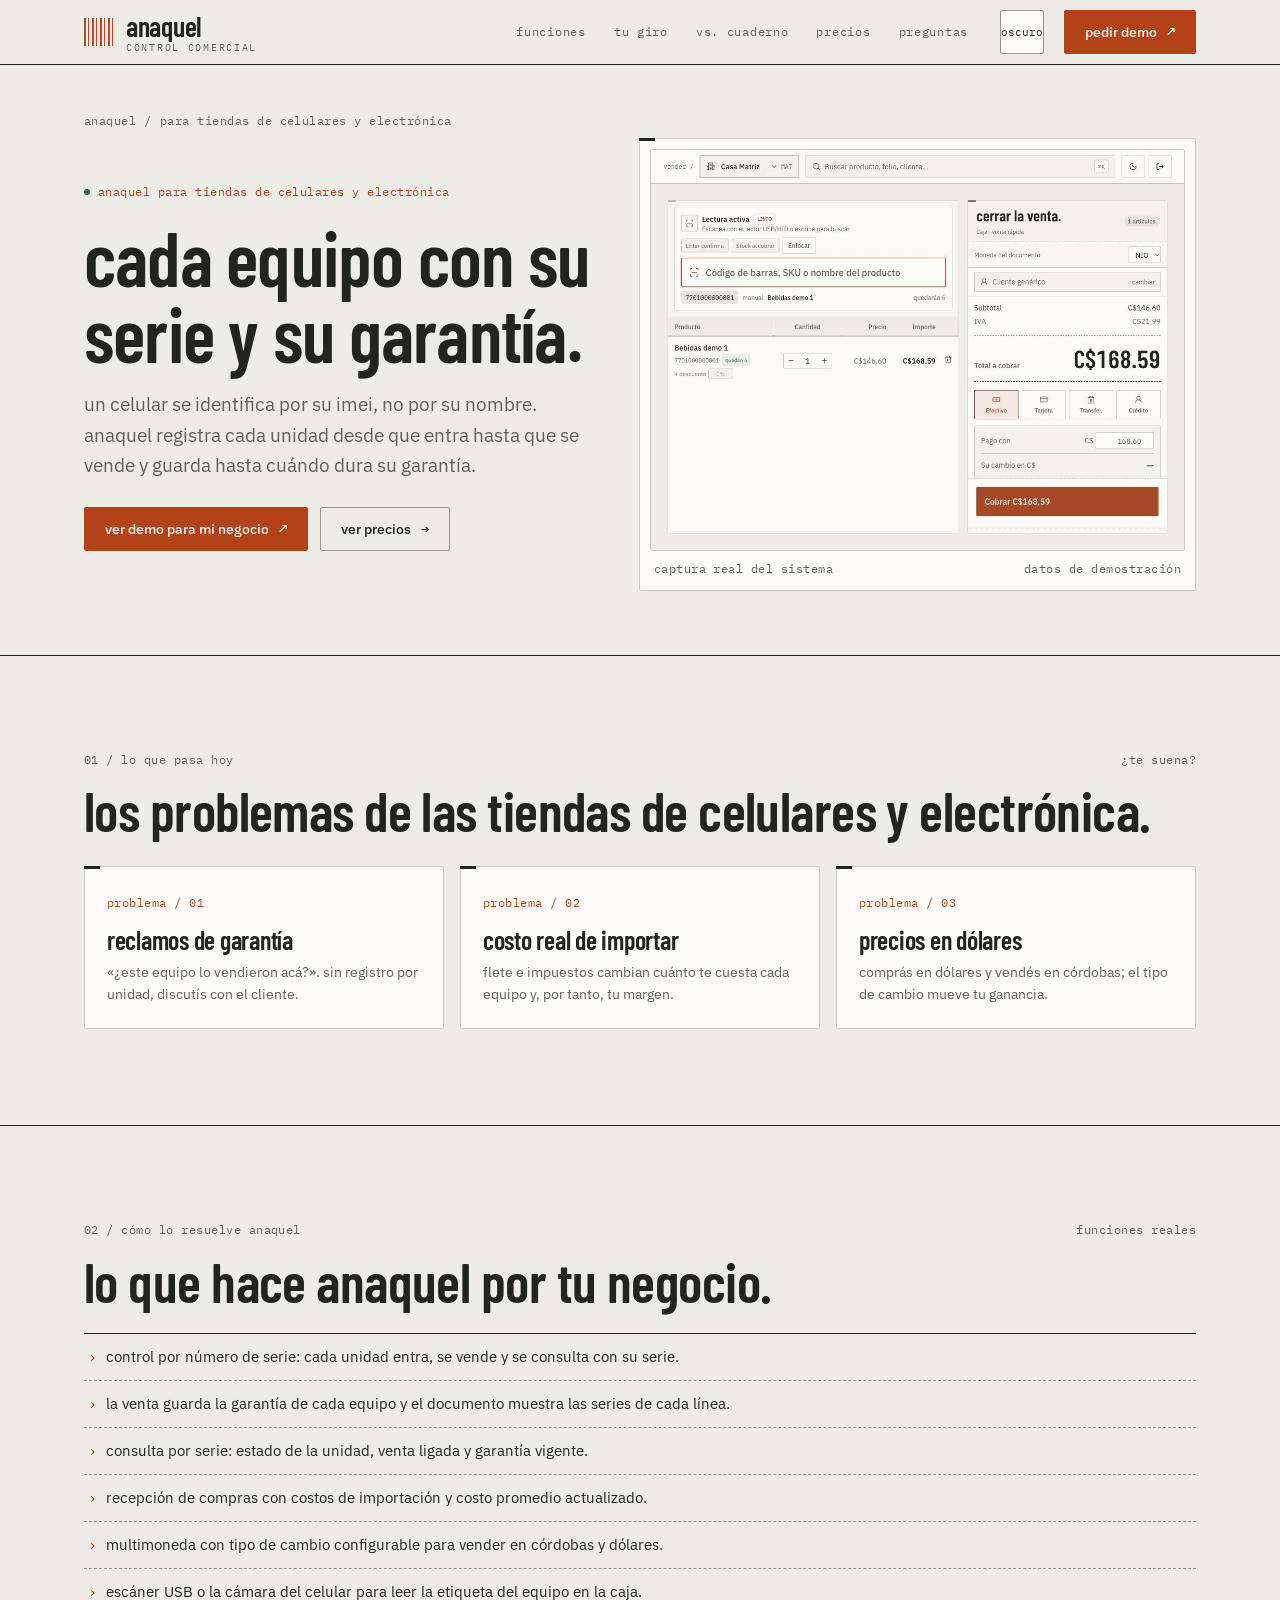
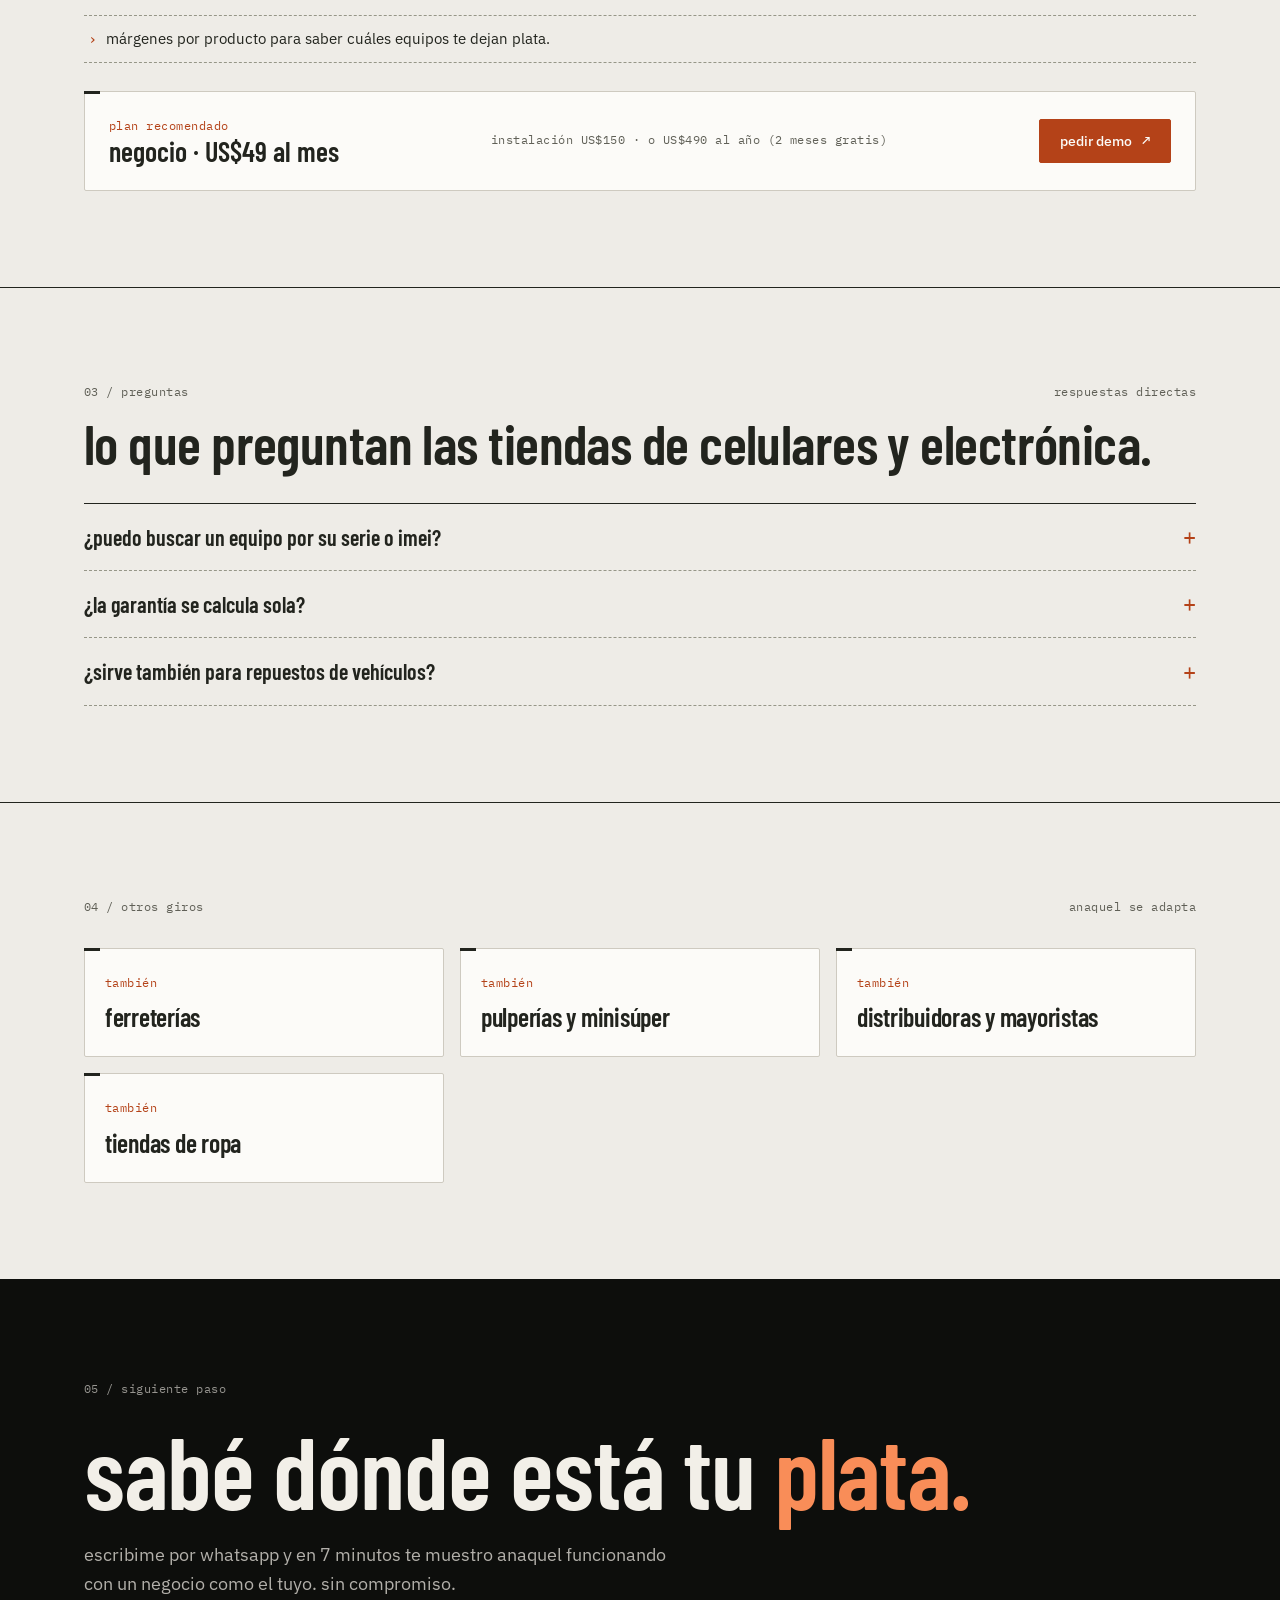
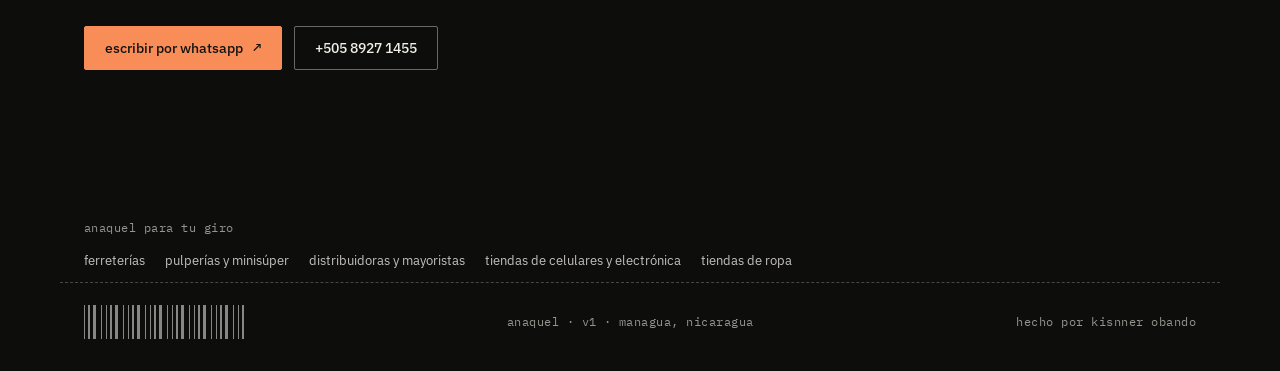
==== celulares-y-electronica/index.html @ d0d6aae4 "Precios nuevos (25/49/89), SEO técnico, páginas por giro, sitemap y robots" ====
<!doctype html>
<html lang="es-NI">
<head>
<meta charset="utf-8">
<meta name="viewport" content="width=device-width,initial-scale=1">
<title>Sistema para tiendas de celulares y electrónica | Anaquel</title>
<meta name="description" content="Control por número de serie (IMEI), garantía por unidad y costos de importación para tiendas de celulares y electrónica en Nicaragua.">
<link rel="canonical" href="https://kisnner26.github.io/anaquel-landing/celulares-y-electronica/">
<meta name="robots" content="index,follow,max-image-preview:large,max-snippet:-1">
<link rel="alternate" hreflang="es-NI" href="https://kisnner26.github.io/anaquel-landing/celulares-y-electronica/">
<link rel="alternate" hreflang="x-default" href="https://kisnner26.github.io/anaquel-landing/celulares-y-electronica/">
<meta name="author" content="Kisnner Obando">
<meta property="og:site_name" content="Anaquel">
<meta property="og:locale" content="es_NI">
<meta property="og:type" content="website">
<meta property="og:url" content="https://kisnner26.github.io/anaquel-landing/celulares-y-electronica/">
<meta property="og:title" content="Sistema para tiendas de celulares y electrónica | Anaquel">
<meta property="og:description" content="Control por número de serie (IMEI), garantía por unidad y costos de importación para tiendas de celulares y electrónica en Nicaragua.">
<meta property="og:image" content="https://kisnner26.github.io/anaquel-landing/assets/og-image.jpg">
<meta property="og:image:width" content="1200">
<meta property="og:image:height" content="630">
<meta property="og:image:alt" content="Tablero de Anaquel con ventas, utilidad, margen y cuentas por cobrar">
<meta name="twitter:card" content="summary_large_image">
<meta name="twitter:title" content="Sistema para tiendas de celulares y electrónica | Anaquel">
<meta name="twitter:description" content="Control por número de serie (IMEI), garantía por unidad y costos de importación para tiendas de celulares y electrónica en Nicaragua.">
<meta name="twitter:image" content="https://kisnner26.github.io/anaquel-landing/assets/og-image.jpg">
<meta name="theme-color" content="#ebe8e1" media="(prefers-color-scheme: light)">
<meta name="theme-color" content="#121311" media="(prefers-color-scheme: dark)">
<link rel="icon" type="image/svg+xml" href="../assets/favicon.svg">
<link rel="preconnect" href="https://fonts.googleapis.com">
<link rel="preconnect" href="https://fonts.gstatic.com" crossorigin>
<link href="https://fonts.googleapis.com/css2?family=Barlow+Condensed:wght@500;600;700&family=IBM+Plex+Mono:wght@400;500&family=IBM+Plex+Sans:wght@400;500;600&display=swap" rel="stylesheet">
<link rel="stylesheet" href="../assets/anaquel.css">
<script type="application/ld+json">{"@context":"https://schema.org","@type":"Organization","@id":"https://kisnner26.github.io/anaquel-landing/#org","name":"Anaquel","url":"https://kisnner26.github.io/anaquel-landing/","logo":"https://kisnner26.github.io/anaquel-landing/assets/favicon.svg","founder":{"@type":"Person","name":"Kisnner Obando"},"areaServed":[{"@type":"City","name":"Managua"},{"@type":"Country","name":"Nicaragua"}],"contactPoint":{"@type":"ContactPoint","telephone":"+505-8927-1455","contactType":"sales","availableLanguage":"es"}}</script>
<script type="application/ld+json">{"@context":"https://schema.org","@type":"BreadcrumbList","itemListElement":[{"@type":"ListItem","position":1,"name":"Anaquel","item":"https://kisnner26.github.io/anaquel-landing/"},{"@type":"ListItem","position":2,"name":"Para tiendas de celulares y electrónica","item":"https://kisnner26.github.io/anaquel-landing/celulares-y-electronica/"}]}</script>
<script type="application/ld+json">{"@context":"https://schema.org","@type":"FAQPage","mainEntity":[{"@type":"Question","name":"¿puedo buscar un equipo por su serie o imei?","acceptedAnswer":{"@type":"Answer","text":"Sí. Hay una pantalla de series y garantías donde consultás cada unidad con su estado, la venta ligada y la garantía."}},{"@type":"Question","name":"¿la garantía se calcula sola?","acceptedAnswer":{"@type":"Answer","text":"La venta guarda hasta cuándo dura la garantía de cada unidad, según los datos que configurás para el producto."}},{"@type":"Question","name":"¿sirve también para repuestos de vehículos?","acceptedAnswer":{"@type":"Answer","text":"Sí. Hay un perfil de vehículos que pide datos como el VIN y el año, y también controla unidades por serie."}}]}</script>
<script type="application/ld+json">{"@context":"https://schema.org","@type":"WebPage","name":"Sistema para tiendas de celulares y electrónica | Anaquel","url":"https://kisnner26.github.io/anaquel-landing/celulares-y-electronica/","inLanguage":"es-NI","isPartOf":{"@id":"https://kisnner26.github.io/anaquel-landing/#app"},"about":{"@id":"https://kisnner26.github.io/anaquel-landing/#app"}}</script>
</head>
<body>
<header class="top">
  <div class="w">
    <a class="brand" href="../" aria-label="anaquel, inicio">
      <span class="barcode" aria-hidden="true"></span>
      <span><b>anaquel</b><small>control comercial</small></span>
    </a>
    <nav class="menu" aria-label="Secciones">
      <a href="../#funciones">funciones</a>
      <a href="../#giros">tu giro</a>
      <a href="../#comparar">vs. cuaderno</a>
      <a href="../#precios">precios</a>
      <a href="../#faq">preguntas</a>
    </nav>
    <button class="theme" type="button" data-theme-toggle aria-pressed="false" aria-label="Cambiar entre tema claro y oscuro">oscuro</button>
    <a class="btn" href="https://wa.me/50589271455?text=Hola%2C%20quiero%20ver%20la%20demo%20de%20Anaquel" target="_blank" rel="noopener">pedir demo <span class="arr" aria-hidden="true">↗</span></a>
  </div>
</header>
<main id="top">
<section class="page-hero">
  <div class="w">
    <nav class="code crumbs" aria-label="Ruta de navegación"><a href="../">anaquel</a><span>/</span><span>para tiendas de celulares y electrónica</span></nav>
    <div class="two">
      <div>
        <span class="code accent"><i></i>anaquel para tiendas de celulares y electrónica</span>
        <h1>cada equipo con su serie y su garantía.</h1>
        <p class="slead">un celular se identifica por su imei, no por su nombre. anaquel registra cada unidad desde que entra hasta que se vende y guarda hasta cuándo dura su garantía.</p>
        <div class="cta">
          <a class="btn" href="https://wa.me/50589271455?text=Hola%2C%20tengo%20una%20tienda%20de%20celulares%20y%20electr%C3%B3nica%20y%20quiero%20ver%20la%20demo%20de%20Anaquel" target="_blank" rel="noopener">ver demo para mi negocio <span class="arr" aria-hidden="true">↗</span></a>
          <a class="btn outline" href="../#precios">ver precios <span class="arr" aria-hidden="true">→</span></a>
        </div>
      </div>
      <figure class="panel shot"><img src="../assets/vender.png" width="1024" height="720" fetchpriority="high" alt="Pantalla de venta de Anaquel con captura por código para una tienda de electrónica"><figcaption><span class="code">captura real del sistema</span><span class="code">datos de demostración</span></figcaption></figure>
    </div>
  </div>
</section>

<section>
  <div class="w">
    <div class="sec-head"><span class="code">01 / lo que pasa hoy</span><span class="code">¿te suena?</span></div>
    <h2 class="stitle">los problemas de las tiendas de celulares y electrónica.</h2>
    <div class="pains3"><div class="panel"><span class="code accent">problema / 01</span><h3>reclamos de garantía</h3><p>«¿este equipo lo vendieron acá?». sin registro por unidad, discutís con el cliente.</p></div><div class="panel"><span class="code accent">problema / 02</span><h3>costo real de importar</h3><p>flete e impuestos cambian cuánto te cuesta cada equipo y, por tanto, tu margen.</p></div><div class="panel"><span class="code accent">problema / 03</span><h3>precios en dólares</h3><p>comprás en dólares y vendés en córdobas; el tipo de cambio mueve tu ganancia.</p></div></div>
  </div>
</section>

<section>
  <div class="w">
    <div class="sec-head"><span class="code">02 / cómo lo resuelve anaquel</span><span class="code">funciones reales</span></div>
    <h2 class="stitle">lo que hace anaquel por tu negocio.</h2>
    <ul class="solves"><li>control por número de serie: cada unidad entra, se vende y se consulta con su serie.</li><li>la venta guarda la garantía de cada equipo y el documento muestra las series de cada línea.</li><li>consulta por serie: estado de la unidad, venta ligada y garantía vigente.</li><li>recepción de compras con costos de importación y costo promedio actualizado.</li><li>multimoneda con tipo de cambio configurable para vender en córdobas y dólares.</li><li>escáner USB o la cámara del celular para leer la etiqueta del equipo en la caja.</li><li>márgenes por producto para saber cuáles equipos te dejan plata.</li></ul>
    <div class="panel rec">
      <div><span class="code accent">plan recomendado</span><br><b>negocio · US$49 al mes</b></div>
      <span class="code">instalación US$150 · o US$490 al año (2 meses gratis)</span>
      <a class="btn" href="https://wa.me/50589271455?text=Hola%2C%20tengo%20una%20tienda%20de%20celulares%20y%20electr%C3%B3nica%20y%20quiero%20ver%20la%20demo%20de%20Anaquel" target="_blank" rel="noopener">pedir demo <span class="arr" aria-hidden="true">↗</span></a>
    </div>
  </div>
</section>

<section>
  <div class="w">
    <div class="sec-head"><span class="code">03 / preguntas</span><span class="code">respuestas directas</span></div>
    <h2 class="stitle">lo que preguntan las tiendas de celulares y electrónica.</h2>
    <div class="faq"><details><summary>¿puedo buscar un equipo por su serie o imei?</summary><p>Sí. Hay una pantalla de series y garantías donde consultás cada unidad con su estado, la venta ligada y la garantía.</p></details><details><summary>¿la garantía se calcula sola?</summary><p>La venta guarda hasta cuándo dura la garantía de cada unidad, según los datos que configurás para el producto.</p></details><details><summary>¿sirve también para repuestos de vehículos?</summary><p>Sí. Hay un perfil de vehículos que pide datos como el VIN y el año, y también controla unidades por serie.</p></details></div>
  </div>
</section>

<section>
  <div class="w">
    <div class="sec-head"><span class="code">04 / otros giros</span><span class="code">anaquel se adapta</span></div>
    <div class="niches"><a class="panel" href="../ferreterias/"><span class="code accent">también</span><h3>ferreterías</h3></a><a class="panel" href="../pulperias/"><span class="code accent">también</span><h3>pulperías y minisúper</h3></a><a class="panel" href="../distribuidoras/"><span class="code accent">también</span><h3>distribuidoras y mayoristas</h3></a><a class="panel" href="../tiendas-de-ropa/"><span class="code accent">también</span><h3>tiendas de ropa</h3></a></div>
  </div>
</section>

<section class="final">
  <div class="w">
    <span class="code">05 / siguiente paso</span>
    <h2>sabé dónde está tu <em>plata.</em></h2>
    <p>escribime por whatsapp y en 7 minutos te muestro anaquel funcionando con un negocio como el tuyo. sin compromiso.</p>
    <div class="cta">
      <a class="btn" href="https://wa.me/50589271455?text=Hola%2C%20tengo%20una%20tienda%20de%20celulares%20y%20electr%C3%B3nica%20y%20quiero%20ver%20la%20demo%20de%20Anaquel" target="_blank" rel="noopener">escribir por whatsapp <span class="arr" aria-hidden="true">↗</span></a>
      <a class="btn outline" href="tel:+50589271455">+505 8927 1455</a>
    </div>
  </div>
</section>
</main>
<footer class="foot">
  <div class="w foot-top">
    <div><span class="code">anaquel para tu giro</span><nav class="foot-links" aria-label="Giros"><a href="../ferreterias/">ferreterías</a><a href="../pulperias/">pulperías y minisúper</a><a href="../distribuidoras/">distribuidoras y mayoristas</a><a href="../celulares-y-electronica/">tiendas de celulares y electrónica</a><a href="../tiendas-de-ropa/">tiendas de ropa</a></nav></div>
  </div>
  <div class="w">
    <span class="barcode light" aria-hidden="true"></span>
    <span class="code">anaquel · v1 · managua, nicaragua</span>
    <span class="code">hecho por kisnner obando</span>
  </div>
</footer>
<script src="../assets/theme.js"></script>
</body>
</html>
---- assets/anaquel.css ----
/* ============================================================
   Tokens — los mismos del producto (frontend/app/globals.css)
   papel cálido, tinta oscura y naranja de señalización
   ============================================================ */
:root{
  --canvas:43 19% 92%;--surface:43 40% 98%;--surface-2:43 21% 94%;
  --foreground:80 9% 13%;--muted:43 16% 89%;--muted-foreground:60 5% 36%;
  --border:43 12% 78%;--border-strong:60 6% 56%;
  --primary:16 76% 40%;--primary-foreground:43 40% 98%;
  --positive:150 46% 29%;--negative:2 67% 42%;--warning:29 82% 31%;--info:200 49% 32%;
  --rail:70 8% 5%;--rail-fg:43 28% 93%;
  --radius:2px;
  --font-display:'Barlow Condensed','Arial Narrow',sans-serif;
  --font-sans:'IBM Plex Sans',system-ui,sans-serif;
  --font-mono:'IBM Plex Mono',ui-monospace,Menlo,monospace;
}
:root.dark{
  --canvas:70 8% 7%;--surface:70 7% 11%;--surface-2:70 6% 14%;
  --foreground:43 28% 93%;--muted:70 6% 18%;--muted-foreground:43 10% 67%;
  --border:70 5% 26%;--border-strong:43 8% 42%;
  --primary:20 93% 66%;--primary-foreground:70 8% 7%;
  --positive:150 43% 64%;--negative:2 78% 71%;--warning:35 82% 65%;--info:200 62% 69%;
}
*{box-sizing:border-box;margin:0;padding:0}
html{color-scheme:light;scroll-behavior:smooth}
html.dark{color-scheme:dark}
body{background:hsl(var(--canvas));color:hsl(var(--foreground));font:400 16px/1.6 var(--font-sans);-webkit-font-smoothing:antialiased;text-rendering:optimizeLegibility;overflow-x:hidden}
a{color:inherit}
img{display:block;max-width:100%;height:auto}
:focus-visible{outline:2px solid hsl(var(--primary));outline-offset:2px}
.w{max-width:1160px;margin:0 auto;padding:0 24px}
.tabular{font-variant-numeric:tabular-nums;font-feature-settings:"tnum"}

/* ---- primitivas del lenguaje ---- */
.code{font:400 12px/1.4 var(--font-mono);color:hsl(var(--muted-foreground));letter-spacing:.04em}
.code.accent{color:hsl(var(--primary))}
.code i{display:inline-block;width:6px;height:6px;border-radius:50%;background:hsl(var(--positive));margin-right:8px;vertical-align:1px}
h1,h2,h3{font-family:var(--font-display);font-weight:600;line-height:1;letter-spacing:-.01em}
.panel{position:relative;border:1px solid hsl(var(--border));background:hsl(var(--surface));border-radius:var(--radius)}
.panel::before{content:"";position:absolute;top:-1px;left:-1px;width:16px;height:3px;background:hsl(var(--foreground));pointer-events:none}
.perf{border:0;border-top:1px dashed hsl(var(--border-strong));margin:0}
.barcode{--bar:hsl(var(--foreground));height:34px;opacity:.82;background-image:repeating-linear-gradient(90deg,var(--bar) 0 1px,transparent 1px 4px,var(--bar) 4px 6px,transparent 6px 9px,var(--bar) 9px 12px,transparent 12px 17px,var(--bar) 17px 18px,transparent 18px 22px)}
.barcode.thin{height:16px}
.barcode.light{--bar:rgb(255 255 255/.5);opacity:1}
.btn{display:inline-flex;align-items:center;gap:10px;min-height:44px;padding:0 20px;border-radius:var(--radius);font:500 14px/1 var(--font-sans);text-decoration:none;border:1px solid hsl(var(--primary));background:hsl(var(--primary));color:hsl(var(--primary-foreground));cursor:pointer;transition:filter .15s}
.btn:hover{filter:brightness(1.08)}
.btn.outline{background:transparent;color:hsl(var(--foreground));border-color:hsl(var(--border-strong))}
.btn.outline:hover{border-color:hsl(var(--foreground));filter:none}
.btn .arr{font-family:var(--font-mono)}
section{padding:96px 0;border-top:1px solid hsl(var(--foreground))}
.sec-head{display:flex;justify-content:space-between;align-items:baseline;gap:16px;margin-bottom:12px}
.stitle{font-size:clamp(36px,5vw,56px);margin:14px 0 14px}
.slead{color:hsl(var(--muted-foreground));max-width:60ch;font-size:17px}
.dashed-top{border-top:1px dashed hsl(var(--border-strong))}

/* ---- barra superior ---- */
header.top{position:sticky;top:0;z-index:30;background:hsl(var(--canvas)/.94);backdrop-filter:blur(8px);border-bottom:1px solid hsl(var(--foreground))}
header.top .w{display:flex;align-items:center;gap:20px;min-height:64px}
.brand{display:flex;align-items:center;gap:12px;text-decoration:none}
.brand .barcode{width:30px;height:28px;opacity:.95;background-image:repeating-linear-gradient(90deg,hsl(var(--primary)) 0 2px,transparent 2px 4px,hsl(var(--primary)) 4px 5px,transparent 5px 8px)}
.brand b{font:600 28px/1 var(--font-display);letter-spacing:-.01em;display:block}
.brand small{display:block;font:400 9.5px/1 var(--font-mono);letter-spacing:.18em;text-transform:uppercase;color:hsl(var(--muted-foreground));margin-top:3px}
nav.menu{display:flex;gap:4px;margin-left:auto}
nav.menu a{font:400 12px/1 var(--font-mono);letter-spacing:.06em;text-decoration:none;padding:10px 12px;color:hsl(var(--muted-foreground));border-radius:var(--radius)}
nav.menu a:hover{color:hsl(var(--foreground));background:hsl(var(--muted))}
.theme{min-height:44px;min-width:44px;display:grid;place-items:center;border:1px solid hsl(var(--border-strong));background:hsl(var(--surface));color:hsl(var(--foreground));border-radius:var(--radius);cursor:pointer;font:400 11px/1 var(--font-mono)}
.theme:hover{border-color:hsl(var(--foreground))}

/* ---- hero ---- */
.hero{border-top:0;padding:64px 0 72px}
.hero-grid{display:grid;grid-template-columns:1fr 1.08fr;gap:56px;align-items:center}
.hero h1{font-size:clamp(46px,6.1vw,80px);margin:18px 0 22px;letter-spacing:-.015em}
.hero h1 em{font-style:normal;color:hsl(var(--primary))}
.hero .slead{font-size:19px;color:hsl(var(--muted-foreground));margin-bottom:28px}
.cta{display:flex;gap:12px;flex-wrap:wrap}
.hero-head{display:flex;align-items:center;gap:14px}
.hero-head .barcode{width:30px;height:38px;opacity:.55}
.shot{padding:10px}
.shot img{border:1px solid hsl(var(--border));border-radius:var(--radius)}
.shot figcaption{padding:10px 4px 2px;display:flex;justify-content:space-between;gap:12px}
.cutline{display:flex;justify-content:space-between;gap:16px;flex-wrap:wrap;padding:12px 0;margin-top:56px;border-top:1px dashed hsl(var(--border-strong));border-bottom:1px dashed hsl(var(--border-strong))}

/* ---- tarjetas de cifras ---- */
.stats{display:grid;grid-template-columns:repeat(3,1fr);gap:16px}
.stat{padding:24px}
.stat .v{font:600 56px/1 var(--font-display);margin:14px 0 6px;font-variant-numeric:tabular-nums}
.stat .d{color:hsl(var(--muted-foreground));font-size:14px}
.stat .barcode{margin-top:18px;height:16px}

/* ---- problema ---- */
.pain{display:grid;grid-template-columns:repeat(4,1fr);gap:16px;margin-top:40px}
.pain .panel{padding:22px}
.pain .n{font:500 12px/1 var(--font-mono);color:hsl(var(--negative))}
.pain h3{font-size:26px;margin:14px 0 8px}
.pain p{font-size:14px;color:hsl(var(--muted-foreground))}

/* ---- funciones ---- */
.feat{display:grid;grid-template-columns:1fr 1.15fr;gap:56px;align-items:center;padding:56px 0;border-top:1px dashed hsl(var(--border-strong))}
.feat:first-of-type{border-top:0;padding-top:40px}
.feat.rev .txt{order:2}
.feat h3{font-size:clamp(32px,4vw,46px);margin:12px 0 14px}
.feat h3 em{font-style:normal;color:hsl(var(--primary))}
.feat p.lead{color:hsl(var(--muted-foreground));margin-bottom:18px;max-width:46ch}
.feat ul{list-style:none;border-top:1px solid hsl(var(--foreground))}
.feat li{position:relative;padding:10px 0 10px 22px;border-bottom:1px dashed hsl(var(--border-strong));font-size:14.5px}
.feat li::before{content:"›";position:absolute;left:4px;top:10px;font-family:var(--font-mono);color:hsl(var(--primary))}
.vis{padding:14px}
.vis .cap{margin-top:10px}

/* mini-interfaces (mismos componentes del producto) */
.kpis{display:grid;grid-template-columns:repeat(3,1fr);gap:10px}
.tile{position:relative;border:1px solid hsl(var(--border));background:hsl(var(--surface));padding:12px 14px;border-radius:var(--radius)}
.tile::before{content:"";position:absolute;top:-1px;left:-1px;width:14px;height:3px;background:hsl(var(--foreground))}
.tile .k{font:400 11px/1 var(--font-sans);color:hsl(var(--muted-foreground));margin-bottom:10px}
.tile .v{font:600 28px/1 var(--font-display);font-variant-numeric:tabular-nums}
.pos{color:hsl(var(--positive))}.neg{color:hsl(var(--negative))}.warn{color:hsl(var(--warning))}.inf{color:hsl(var(--info))}
table.ledger{width:100%;border-collapse:collapse;font-size:13.5px}
table.ledger th{font:500 11px/1 var(--font-mono);letter-spacing:.06em;color:hsl(var(--muted-foreground));text-align:left;padding:10px 8px;border-bottom:1px solid hsl(var(--foreground));text-transform:lowercase}
table.ledger td{padding:11px 8px;border-bottom:1px dashed hsl(var(--border-strong))}
table.ledger tr:nth-child(even) td{background:hsl(var(--surface-2)/.6)}
table.ledger td.r,table.ledger th.r{text-align:right;font-variant-numeric:tabular-nums}
.badge{display:inline-block;font:500 11px/1 var(--font-mono);padding:4px 7px;border-radius:var(--radius);border:1px solid currentColor}
.aging{display:grid;grid-template-columns:repeat(4,1fr);gap:8px;margin-bottom:12px}
.aging .tile{padding:10px}
.aging .tile .v{font-size:22px}
.fl{display:grid;gap:0}
.fl .st{display:flex;gap:14px;align-items:flex-start;padding:13px 4px;border-bottom:1px dashed hsl(var(--border-strong));font-size:14px}
.fl .st b{font:500 12px/1.6 var(--font-mono);color:hsl(var(--primary));flex:none}
.cash3{display:grid;grid-template-columns:repeat(3,1fr);gap:10px;margin-bottom:14px}

/* ---- más ---- */
.more{display:grid;grid-template-columns:repeat(3,1fr);gap:16px;margin-top:40px}
.more .panel{padding:22px}
.more h4{font:600 24px/1.05 var(--font-display);margin:12px 0 8px}
.more p{font-size:14px;color:hsl(var(--muted-foreground))}

/* ---- claro/oscuro/móvil ---- */
.modes{display:grid;grid-template-columns:1fr 1fr 220px;gap:20px;align-items:start;margin-top:40px}
.modes .panel{padding:10px}

/* ---- comparación ---- */
.cmp{margin-top:36px;overflow-x:auto}
.cmp table{min-width:680px}
.cmp td:nth-child(4),.cmp th:nth-child(4){background:hsl(var(--primary)/.08)}
.cmp td:nth-child(4){font-weight:500}
.cmp th:nth-child(4){color:hsl(var(--primary))}
.cmp td:not(:first-child):not(:nth-child(4)){color:hsl(var(--muted-foreground))}

/* ---- pasos ---- */
.steps{display:grid;grid-template-columns:repeat(4,1fr);gap:16px;margin-top:36px}
.steps .panel{padding:22px}
.steps b{font:600 56px/1 var(--font-display);color:hsl(var(--primary))}
.steps h4{font:600 24px/1.05 var(--font-display);margin:10px 0 8px}
.steps p{font-size:14px;color:hsl(var(--muted-foreground))}

/* ---- precios: comprobantes ---- */
.plans{display:grid;grid-template-columns:repeat(3,1fr);gap:24px;margin-top:40px;align-items:start}
.receipt{--tooth:11px;position:relative;background:hsl(var(--surface));border:1px solid hsl(var(--border));padding:26px 24px calc(30px + var(--tooth));
  -webkit-mask:linear-gradient(#000 0 0) top/100% calc(100% - var(--tooth)) no-repeat,linear-gradient(45deg,#000 49%,transparent 51%) bottom left/var(--tooth) var(--tooth) repeat-x,linear-gradient(-45deg,#000 49%,transparent 51%) bottom left/var(--tooth) var(--tooth) repeat-x;
  mask:linear-gradient(#000 0 0) top/100% calc(100% - var(--tooth)) no-repeat,linear-gradient(45deg,#000 49%,transparent 51%) bottom left/var(--tooth) var(--tooth) repeat-x,linear-gradient(-45deg,#000 49%,transparent 51%) bottom left/var(--tooth) var(--tooth) repeat-x}
.plans-wrap{filter:drop-shadow(0 14px 22px hsl(28 45% 4%/.18))}
.receipt.hot{border-color:hsl(var(--primary));border-width:2px}
.receipt h3{font-size:34px;margin:10px 0 4px}
.receipt .price{font:600 72px/1 var(--font-display);margin:18px 0 4px;font-variant-numeric:tabular-nums}
.receipt .price small{font:400 12px/1 var(--font-mono);color:hsl(var(--muted-foreground));letter-spacing:.04em}
.receipt ul{list-style:none;margin:18px 0 22px;border-top:1px dashed hsl(var(--border-strong))}
.receipt li{display:flex;justify-content:space-between;gap:12px;padding:9px 0;border-bottom:1px dashed hsl(var(--border-strong));font-size:14px}
.receipt li span:last-child{font-family:var(--font-mono);color:hsl(var(--positive));font-size:12px}
.receipt .btn{width:100%;justify-content:center}
.tag{position:absolute;top:12px;right:14px}
.setup{margin-top:28px;padding:20px 24px;display:flex;justify-content:space-between;gap:20px;flex-wrap:wrap;align-items:center}
.setup b{font:600 30px/1 var(--font-display)}
.setup span{color:hsl(var(--muted-foreground));font-size:14.5px;max-width:640px}

/* ---- faq ---- */
.faq{margin-top:32px;border-top:1px solid hsl(var(--foreground))}
details{border-bottom:1px dashed hsl(var(--border-strong));padding:20px 0}
summary{list-style:none;cursor:pointer;font:600 22px/1.2 var(--font-display);display:flex;justify-content:space-between;gap:20px;align-items:center}
summary::-webkit-details-marker{display:none}
summary::after{content:"+";font:400 22px/1 var(--font-mono);color:hsl(var(--primary))}
details[open] summary::after{content:"–"}
details p{margin-top:12px;color:hsl(var(--muted-foreground));max-width:70ch;font-size:15.5px}

/* ---- cierre ---- */
.final{background:hsl(var(--rail));color:hsl(var(--rail-fg));border-top:0;padding:96px 0}
.final .code{color:hsl(var(--rail-fg)/.6)}
.final h2{font-size:clamp(48px,8vw,104px);margin:18px 0 20px}
.final h2 em{font-style:normal;color:hsl(20 93% 66%)}
.final p{color:hsl(var(--rail-fg)/.72);max-width:54ch;font-size:18px;margin-bottom:28px}
.final .btn{background:hsl(20 93% 66%);border-color:hsl(20 93% 66%);color:hsl(70 8% 7%)}
.final .btn.outline{background:transparent;color:hsl(var(--rail-fg));border-color:hsl(var(--rail-fg)/.4)}
footer.foot{background:hsl(var(--rail));color:hsl(var(--rail-fg));padding:0 0 32px}
footer.foot .w{border-top:1px dashed hsl(var(--rail-fg)/.25);padding-top:22px;display:flex;justify-content:space-between;gap:16px;flex-wrap:wrap;align-items:center}
footer.foot .barcode{width:160px}
footer.foot .code{color:hsl(var(--rail-fg)/.6)}

/* ---- responsive ---- */
@media (max-width:960px){
  nav.menu{display:none}
  .theme{margin-left:auto}
  .hero{padding:40px 0 56px}
  .hero-grid,.feat{grid-template-columns:1fr;gap:32px}
  .feat.rev .txt{order:0}
  .stats,.more,.plans{grid-template-columns:1fr}
  .pain,.steps{grid-template-columns:1fr 1fr}
  .modes{grid-template-columns:1fr 1fr}.modes .mobile{grid-column:1/-1;max-width:260px}
  section{padding:68px 0}
  .plans{gap:32px}
}
@media (max-width:560px){
  .w{padding:0 16px}
  .pain,.steps,.modes{grid-template-columns:1fr}
  .kpis{grid-template-columns:1fr 1fr}
  .aging{grid-template-columns:1fr 1fr}
  .cash3{grid-template-columns:1fr}
  header.top .w{gap:12px}
  .brand small{display:none}
}
@media (prefers-reduced-motion:reduce){html{scroll-behavior:auto}*{transition:none!important}}

/* ---- SEO / páginas por giro ---- */
.crumbs{display:flex;gap:8px;flex-wrap:wrap;margin-bottom:8px}
.crumbs a{color:hsl(var(--muted-foreground));text-decoration:none}
.crumbs a:hover{color:hsl(var(--foreground));text-decoration:underline}
.page-hero{border-top:0;padding:48px 0 64px}
.page-hero h1{font-size:clamp(44px,6vw,76px);margin:16px 0 18px;max-width:20ch}
.page-hero .slead{font-size:19px;margin-bottom:26px}
.two{display:grid;grid-template-columns:1fr 1.1fr;gap:48px;align-items:center}
.pains3{display:grid;grid-template-columns:repeat(3,1fr);gap:16px;margin-top:28px}
.pains3 .panel{padding:22px}
.pains3 h3{font-size:26px;margin:12px 0 8px}
.pains3 p{font-size:14px;color:hsl(var(--muted-foreground))}
.solves{list-style:none;border-top:1px solid hsl(var(--foreground));margin-top:24px}
.solves li{position:relative;padding:11px 0 11px 22px;border-bottom:1px dashed hsl(var(--border-strong));font-size:15px}
.solves li::before{content:"›";position:absolute;left:4px;top:11px;font-family:var(--font-mono);color:hsl(var(--primary))}
.rec{margin-top:28px;padding:20px 24px;display:flex;justify-content:space-between;gap:16px;flex-wrap:wrap;align-items:center}
.rec b{font:600 28px/1 var(--font-display)}
.niches{display:grid;grid-template-columns:repeat(3,1fr);gap:16px;margin-top:32px}
.niches a{display:block;padding:20px;text-decoration:none}
.niches a:hover{border-color:hsl(var(--foreground))}
.niches h3{font-size:26px;margin:10px 0 6px}
.niches p{font-size:14px;color:hsl(var(--muted-foreground))}
.tagp{display:inline-block;font:500 11px/1 var(--font-mono);padding:4px 7px;border:1px solid hsl(var(--border-strong));border-radius:var(--radius);color:hsl(var(--muted-foreground));margin-bottom:10px}
.annual{display:block;margin-top:2px}
.foot-top{border-top:0!important;padding-top:48px!important;padding-bottom:12px}
.foot-links{display:flex;flex-wrap:wrap;gap:8px 20px;margin-top:12px}
.foot-links a{font:400 13px/1.4 var(--font-sans);color:hsl(var(--rail-fg)/.8);text-decoration:none}
.foot-links a:hover{color:hsl(var(--rail-fg));text-decoration:underline}
@media (max-width:960px){.two{grid-template-columns:1fr;gap:28px}.pains3,.niches{grid-template-columns:1fr}}
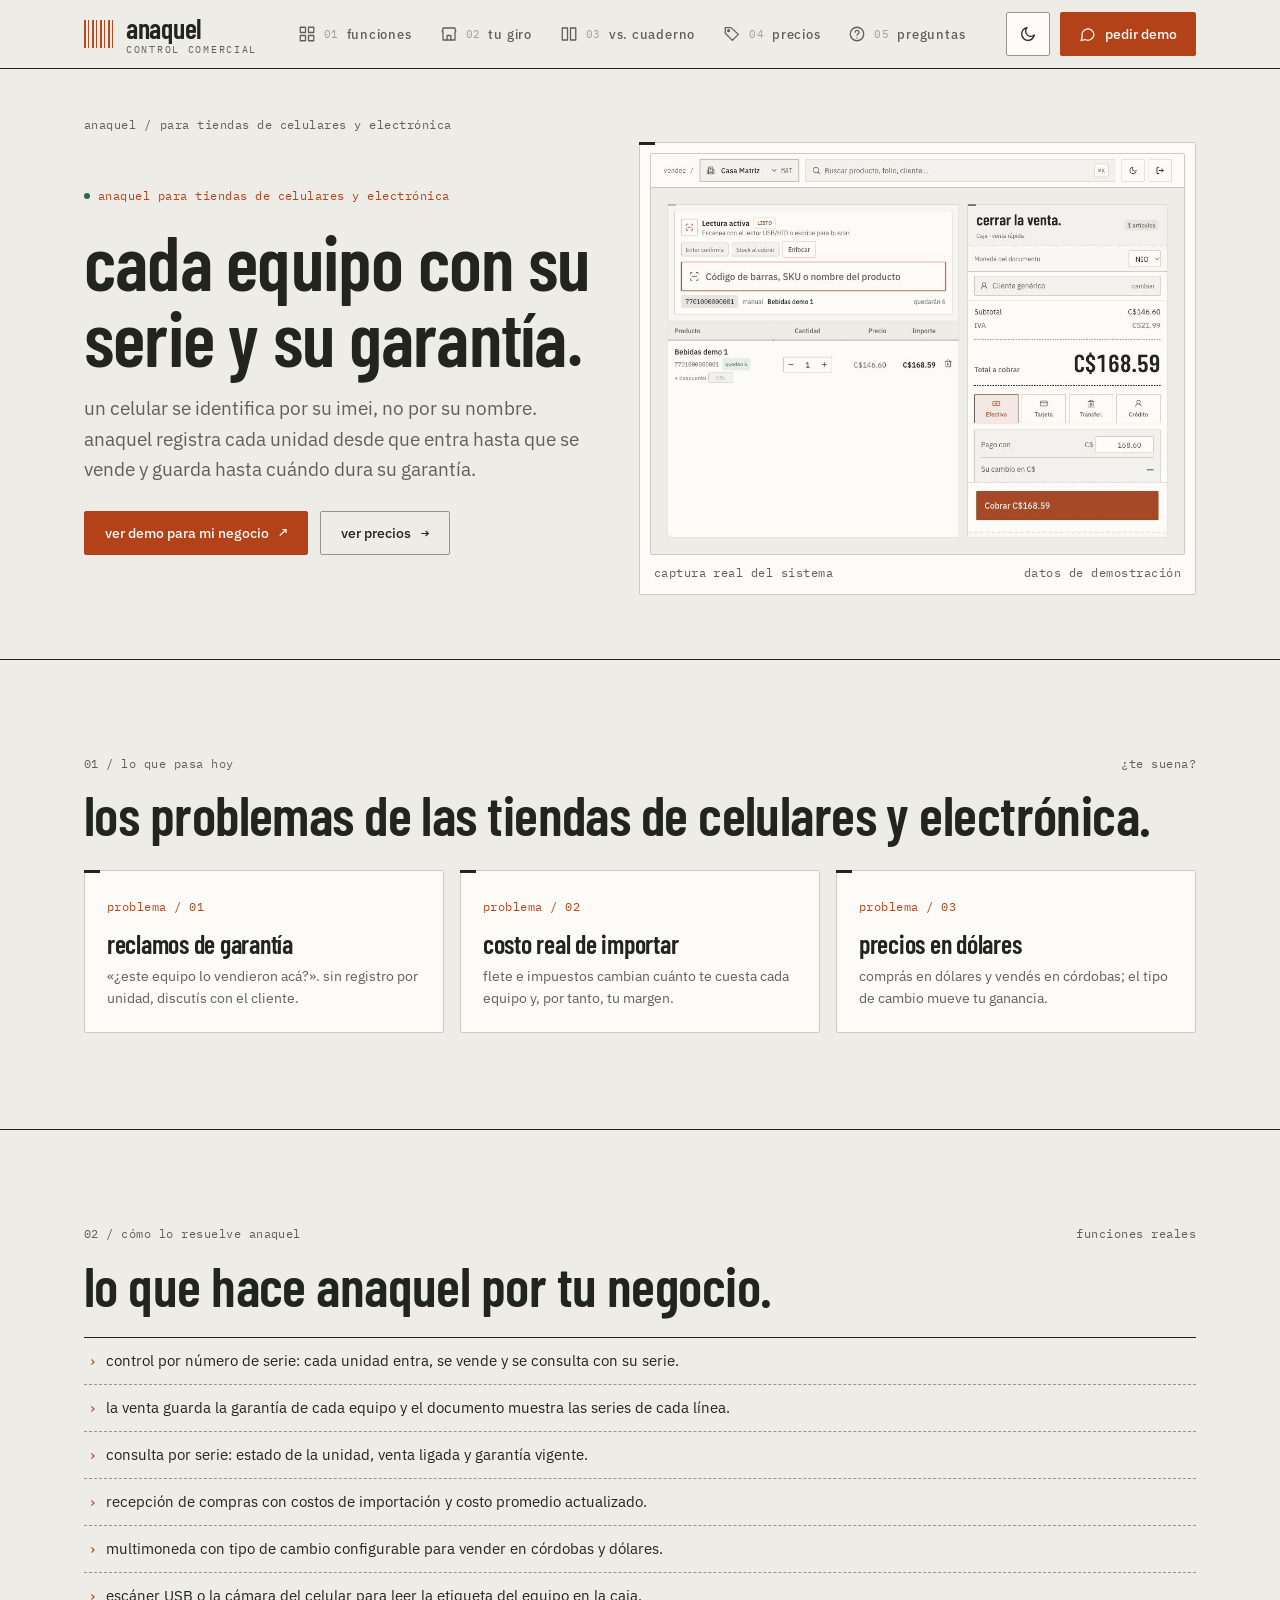
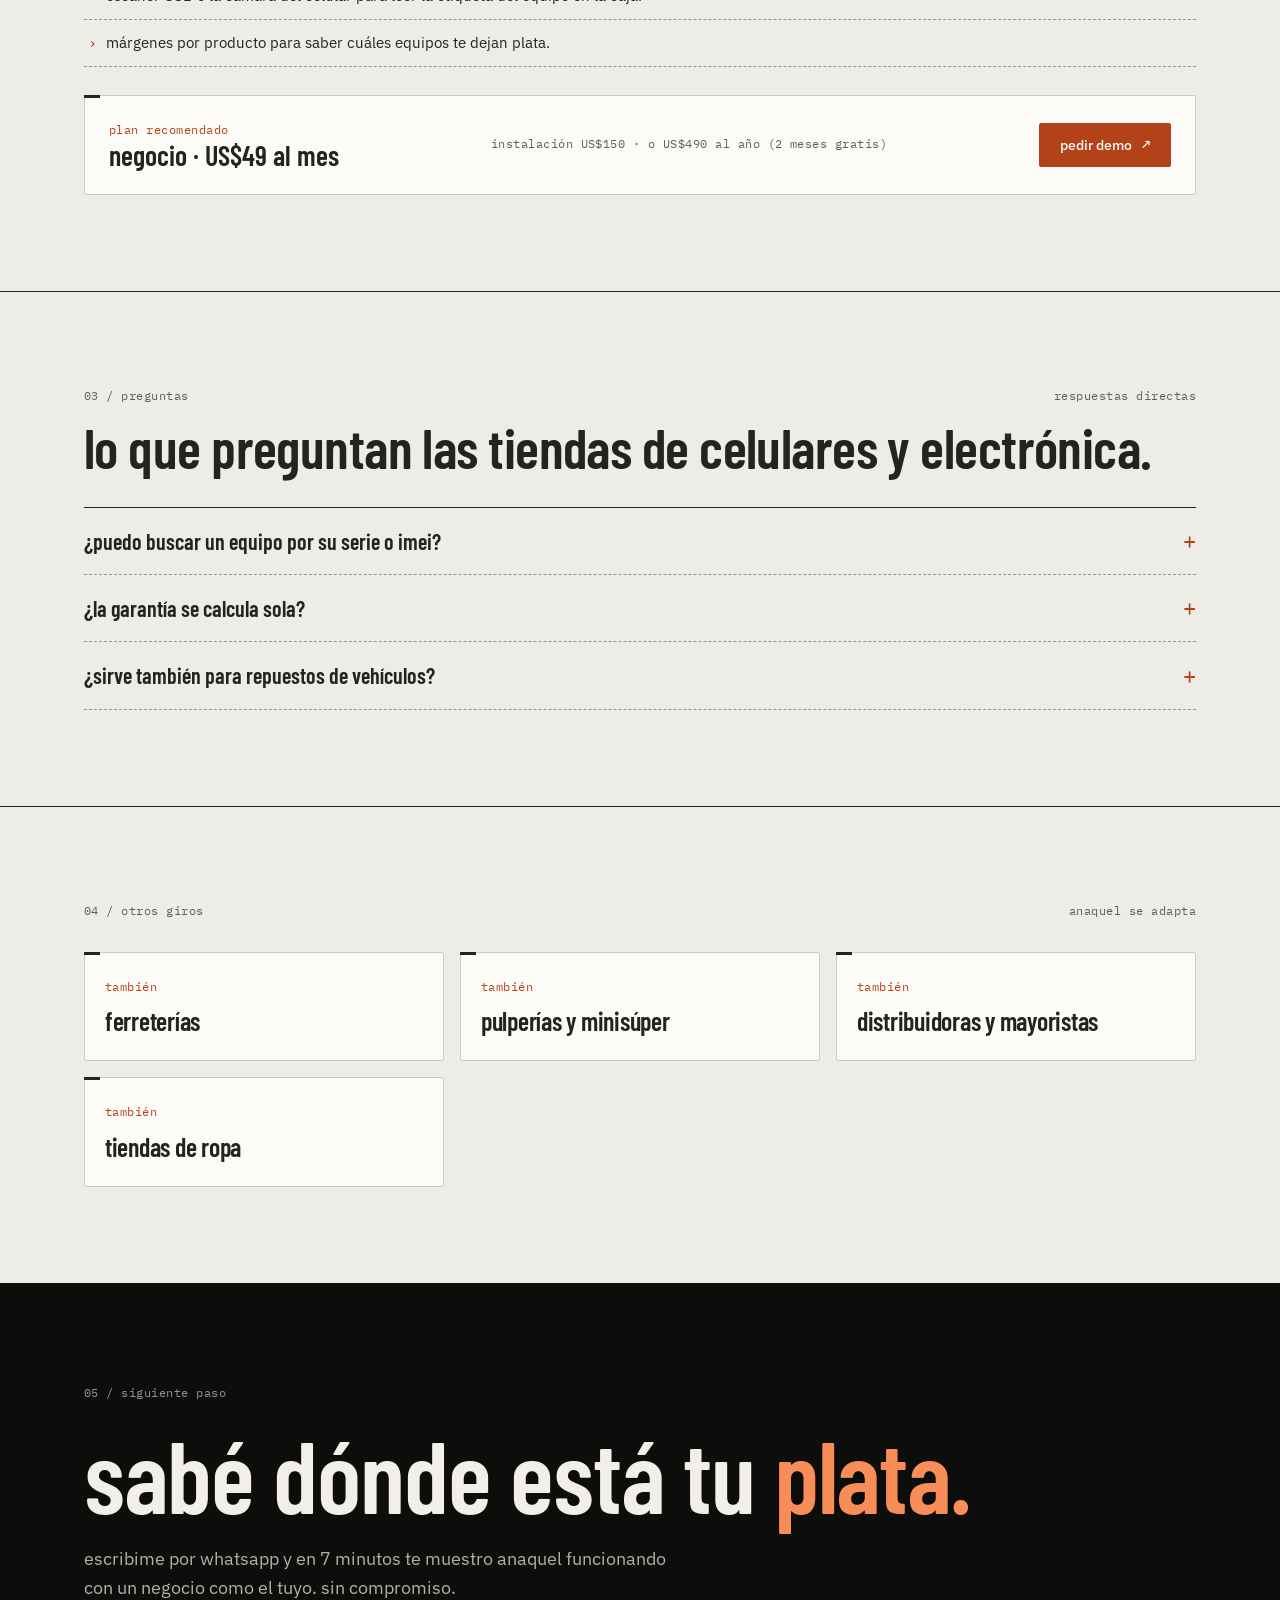
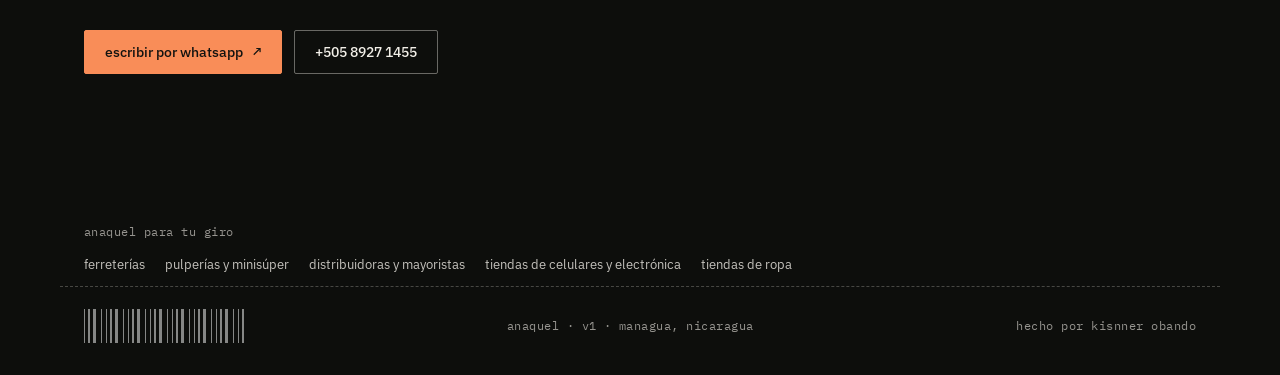
==== commit 2cd1d6f2: "Navegación v2: iconos SVG, sección activa, botón de tema con icono y menú móvil" ====
--- a/celulares-y-electronica/index.html
+++ b/celulares-y-electronica/index.html
@@ -30,28 +30,34 @@
 <link rel="preconnect" href="https://fonts.googleapis.com">
 <link rel="preconnect" href="https://fonts.gstatic.com" crossorigin>
 <link href="https://fonts.googleapis.com/css2?family=Barlow+Condensed:wght@500;600;700&family=IBM+Plex+Mono:wght@400;500&family=IBM+Plex+Sans:wght@400;500;600&display=swap" rel="stylesheet">
-<link rel="stylesheet" href="../assets/anaquel.css">
+<link rel="stylesheet" href="../assets/anaquel.css?v=d3d92a80">
 <script type="application/ld+json">{"@context":"https://schema.org","@type":"Organization","@id":"https://kisnner26.github.io/anaquel-landing/#org","name":"Anaquel","url":"https://kisnner26.github.io/anaquel-landing/","logo":"https://kisnner26.github.io/anaquel-landing/assets/favicon.svg","founder":{"@type":"Person","name":"Kisnner Obando"},"areaServed":[{"@type":"City","name":"Managua"},{"@type":"Country","name":"Nicaragua"}],"contactPoint":{"@type":"ContactPoint","telephone":"+505-8927-1455","contactType":"sales","availableLanguage":"es"}}</script>
 <script type="application/ld+json">{"@context":"https://schema.org","@type":"BreadcrumbList","itemListElement":[{"@type":"ListItem","position":1,"name":"Anaquel","item":"https://kisnner26.github.io/anaquel-landing/"},{"@type":"ListItem","position":2,"name":"Para tiendas de celulares y electrónica","item":"https://kisnner26.github.io/anaquel-landing/celulares-y-electronica/"}]}</script>
 <script type="application/ld+json">{"@context":"https://schema.org","@type":"FAQPage","mainEntity":[{"@type":"Question","name":"¿puedo buscar un equipo por su serie o imei?","acceptedAnswer":{"@type":"Answer","text":"Sí. Hay una pantalla de series y garantías donde consultás cada unidad con su estado, la venta ligada y la garantía."}},{"@type":"Question","name":"¿la garantía se calcula sola?","acceptedAnswer":{"@type":"Answer","text":"La venta guarda hasta cuándo dura la garantía de cada unidad, según los datos que configurás para el producto."}},{"@type":"Question","name":"¿sirve también para repuestos de vehículos?","acceptedAnswer":{"@type":"Answer","text":"Sí. Hay un perfil de vehículos que pide datos como el VIN y el año, y también controla unidades por serie."}}]}</script>
 <script type="application/ld+json">{"@context":"https://schema.org","@type":"WebPage","name":"Sistema para tiendas de celulares y electrónica | Anaquel","url":"https://kisnner26.github.io/anaquel-landing/celulares-y-electronica/","inLanguage":"es-NI","isPartOf":{"@id":"https://kisnner26.github.io/anaquel-landing/#app"},"about":{"@id":"https://kisnner26.github.io/anaquel-landing/#app"}}</script>
 </head>
 <body>
-<header class="top">
-  <div class="w">
+<a class="skip" href="#top">saltar al contenido</a>
+<header class="top" data-nav>
+  <div class="w bar">
     <a class="brand" href="../" aria-label="anaquel, inicio">
       <span class="barcode" aria-hidden="true"></span>
       <span><b>anaquel</b><small>control comercial</small></span>
     </a>
-    <nav class="menu" aria-label="Secciones">
-      <a href="../#funciones">funciones</a>
-      <a href="../#giros">tu giro</a>
-      <a href="../#comparar">vs. cuaderno</a>
-      <a href="../#precios">precios</a>
-      <a href="../#faq">preguntas</a>
-    </nav>
-    <button class="theme" type="button" data-theme-toggle aria-pressed="false" aria-label="Cambiar entre tema claro y oscuro">oscuro</button>
-    <a class="btn" href="https://wa.me/50589271455?text=Hola%2C%20quiero%20ver%20la%20demo%20de%20Anaquel" target="_blank" rel="noopener">pedir demo <span class="arr" aria-hidden="true">↗</span></a>
+    <nav class="menu" aria-label="Secciones"><a href="../#funciones" data-sec="funciones"><svg class="ic" width="18" height="18" viewBox="0 0 24 24" fill="none" stroke="currentColor" stroke-width="1.75" stroke-linecap="round" stroke-linejoin="round" aria-hidden="true" focusable="false"><rect x="3" y="3" width="7" height="7"/><rect x="14" y="3" width="7" height="7"/><rect x="3" y="14" width="7" height="7"/><rect x="14" y="14" width="7" height="7"/></svg><span class="n">01</span><span class="t">funciones</span></a><a href="../#giros" data-sec="giros"><svg class="ic" width="18" height="18" viewBox="0 0 24 24" fill="none" stroke="currentColor" stroke-width="1.75" stroke-linecap="round" stroke-linejoin="round" aria-hidden="true" focusable="false"><path d="M3 9l1.2-5h15.6L21 9"/><path d="M4 9v11h16V9"/><path d="M9.5 20v-6h5v6"/></svg><span class="n">02</span><span class="t">tu giro</span></a><a href="../#comparar" data-sec="comparar"><svg class="ic" width="18" height="18" viewBox="0 0 24 24" fill="none" stroke="currentColor" stroke-width="1.75" stroke-linecap="round" stroke-linejoin="round" aria-hidden="true" focusable="false"><rect x="3" y="4" width="7" height="16"/><rect x="14" y="4" width="7" height="16"/></svg><span class="n">03</span><span class="t">vs. cuaderno</span></a><a href="../#precios" data-sec="precios"><svg class="ic" width="18" height="18" viewBox="0 0 24 24" fill="none" stroke="currentColor" stroke-width="1.75" stroke-linecap="round" stroke-linejoin="round" aria-hidden="true" focusable="false"><path d="M20.5 12.5l-8 8-9.5-9.5V3.5h7.5z"/><circle cx="7.5" cy="7.5" r="1.2"/></svg><span class="n">04</span><span class="t">precios</span></a><a href="../#faq" data-sec="faq"><svg class="ic" width="18" height="18" viewBox="0 0 24 24" fill="none" stroke="currentColor" stroke-width="1.75" stroke-linecap="round" stroke-linejoin="round" aria-hidden="true" focusable="false"><circle cx="12" cy="12" r="9"/><path d="M9.6 9.4a2.5 2.5 0 015 .6c0 1.8-2.6 2-2.6 3.6"/><path d="M12 17.2h.01"/></svg><span class="n">05</span><span class="t">preguntas</span></a></nav>
+    <div class="actions">
+      <button class="theme" type="button" data-theme-toggle aria-pressed="false" aria-label="Cambiar entre tema claro y oscuro" title="Cambiar tema"><svg class="i-moon" width="18" height="18" viewBox="0 0 24 24" fill="none" stroke="currentColor" stroke-width="1.75" stroke-linecap="round" stroke-linejoin="round" aria-hidden="true" focusable="false"><path d="M20.5 13.2A8.5 8.5 0 1110.8 3.5a6.8 6.8 0 009.7 9.7z"/></svg><svg class="i-sun" width="18" height="18" viewBox="0 0 24 24" fill="none" stroke="currentColor" stroke-width="1.75" stroke-linecap="round" stroke-linejoin="round" aria-hidden="true" focusable="false"><circle cx="12" cy="12" r="4"/><path d="M12 2.5v2M12 19.5v2M4.6 4.6l1.4 1.4M18 18l1.4 1.4M2.5 12h2M19.5 12h2M4.6 19.4L6 18M18 6l1.4-1.4"/></svg></button>
+      <a class="btn cta" href="https://wa.me/50589271455?text=Hola%2C%20quiero%20ver%20la%20demo%20de%20Anaquel" target="_blank" rel="noopener"><svg class="ic" width="17" height="17" viewBox="0 0 24 24" fill="none" stroke="currentColor" stroke-width="1.75" stroke-linecap="round" stroke-linejoin="round" aria-hidden="true" focusable="false"><path d="M21 11.5a8.5 8.5 0 01-12.4 7.6L3 20.5l1.5-5.2A8.5 8.5 0 1121 11.5z"/></svg><span>pedir demo</span></a>
+      <button class="burger" type="button" aria-expanded="false" aria-controls="mobile-menu" aria-label="Abrir menú" data-burger><svg class="i-open" width="22" height="22" viewBox="0 0 24 24" fill="none" stroke="currentColor" stroke-width="1.75" stroke-linecap="round" stroke-linejoin="round" aria-hidden="true" focusable="false"><path d="M4 7h16M4 12h16M4 17h16"/></svg><svg class="i-close" width="22" height="22" viewBox="0 0 24 24" fill="none" stroke="currentColor" stroke-width="1.75" stroke-linecap="round" stroke-linejoin="round" aria-hidden="true" focusable="false"><path d="M6 6l12 12M18 6L6 18"/></svg></button>
+    </div>
+  </div>
+  <div class="drawer" id="mobile-menu" hidden>
+    <div class="w">
+      <span class="code">navegación</span>
+      <nav aria-label="Secciones (móvil)"><a href="../#funciones" data-sec="funciones"><svg class="ic" width="22" height="22" viewBox="0 0 24 24" fill="none" stroke="currentColor" stroke-width="1.75" stroke-linecap="round" stroke-linejoin="round" aria-hidden="true" focusable="false"><rect x="3" y="3" width="7" height="7"/><rect x="14" y="3" width="7" height="7"/><rect x="3" y="14" width="7" height="7"/><rect x="14" y="14" width="7" height="7"/></svg><span class="t">funciones</span><span class="n">01</span></a><a href="../#giros" data-sec="giros"><svg class="ic" width="22" height="22" viewBox="0 0 24 24" fill="none" stroke="currentColor" stroke-width="1.75" stroke-linecap="round" stroke-linejoin="round" aria-hidden="true" focusable="false"><path d="M3 9l1.2-5h15.6L21 9"/><path d="M4 9v11h16V9"/><path d="M9.5 20v-6h5v6"/></svg><span class="t">tu giro</span><span class="n">02</span></a><a href="../#comparar" data-sec="comparar"><svg class="ic" width="22" height="22" viewBox="0 0 24 24" fill="none" stroke="currentColor" stroke-width="1.75" stroke-linecap="round" stroke-linejoin="round" aria-hidden="true" focusable="false"><rect x="3" y="4" width="7" height="16"/><rect x="14" y="4" width="7" height="16"/></svg><span class="t">vs. cuaderno</span><span class="n">03</span></a><a href="../#precios" data-sec="precios"><svg class="ic" width="22" height="22" viewBox="0 0 24 24" fill="none" stroke="currentColor" stroke-width="1.75" stroke-linecap="round" stroke-linejoin="round" aria-hidden="true" focusable="false"><path d="M20.5 12.5l-8 8-9.5-9.5V3.5h7.5z"/><circle cx="7.5" cy="7.5" r="1.2"/></svg><span class="t">precios</span><span class="n">04</span></a><a href="../#faq" data-sec="faq"><svg class="ic" width="22" height="22" viewBox="0 0 24 24" fill="none" stroke="currentColor" stroke-width="1.75" stroke-linecap="round" stroke-linejoin="round" aria-hidden="true" focusable="false"><circle cx="12" cy="12" r="9"/><path d="M9.6 9.4a2.5 2.5 0 015 .6c0 1.8-2.6 2-2.6 3.6"/><path d="M12 17.2h.01"/></svg><span class="t">preguntas</span><span class="n">05</span></a></nav>
+      <a class="btn cta big" href="https://wa.me/50589271455?text=Hola%2C%20quiero%20ver%20la%20demo%20de%20Anaquel" target="_blank" rel="noopener"><svg class="ic" width="20" height="20" viewBox="0 0 24 24" fill="none" stroke="currentColor" stroke-width="1.75" stroke-linecap="round" stroke-linejoin="round" aria-hidden="true" focusable="false"><path d="M21 11.5a8.5 8.5 0 01-12.4 7.6L3 20.5l1.5-5.2A8.5 8.5 0 1121 11.5z"/></svg><span>pedir demo por whatsapp</span><svg class="arr" width="18" height="18" viewBox="0 0 24 24" fill="none" stroke="currentColor" stroke-width="1.75" stroke-linecap="round" stroke-linejoin="round" aria-hidden="true" focusable="false"><path d="M7 17L17 7M8 7h9v9"/></svg></a>
+      <p class="code">+505 8927 1455 · managua, nicaragua</p>
+    </div>
   </div>
 </header>
 <main id="top">
@@ -131,6 +137,7 @@
     <span class="code">hecho por kisnner obando</span>
   </div>
 </footer>
-<script src="../assets/theme.js"></script>
+<script src="../assets/theme.js?v=a31f3c97"></script>
+<script src="../assets/nav.js?v=61802637" defer></script>
 </body>
 </html>
--- a/assets/anaquel.css
+++ b/assets/anaquel.css
@@ -247,3 +247,95 @@
 .foot-links a{font:400 13px/1.4 var(--font-sans);color:hsl(var(--rail-fg)/.8);text-decoration:none}
 .foot-links a:hover{color:hsl(var(--rail-fg));text-decoration:underline}
 @media (max-width:960px){.two{grid-template-columns:1fr;gap:28px}.pains3,.niches{grid-template-columns:1fr}}
+
+
+/* ---- pagos en línea ---- */
+dialog#pay-dialog{border:1px solid hsl(var(--foreground));border-radius:var(--radius);background:hsl(var(--surface));color:hsl(var(--foreground));padding:0;width:min(560px,calc(100vw - 24px));max-height:calc(100dvh - 24px);overflow:auto;margin:auto}
+dialog#pay-dialog::backdrop{background:hsl(0 0% 0%/.55)}
+.pay{padding:26px 24px 22px;position:relative}
+.pay::before{content:"";position:absolute;top:-1px;left:-1px;width:16px;height:3px;background:hsl(var(--foreground))}
+.pay h2{font-size:34px;margin:8px 0 4px}
+.pay-close{position:absolute;top:14px;right:14px;min-height:44px;min-width:44px;border:1px solid hsl(var(--border-strong));background:transparent;color:hsl(var(--foreground));border-radius:var(--radius);cursor:pointer;font:400 18px/1 var(--font-mono)}
+.pay-row{display:grid;grid-template-columns:repeat(3,1fr);gap:8px;margin:14px 0}
+.pay-row.two{grid-template-columns:repeat(2,1fr)}
+.pay-opt{min-height:44px;border:1px solid hsl(var(--border-strong));background:hsl(var(--surface-2));color:hsl(var(--foreground));border-radius:var(--radius);cursor:pointer;font:500 14px/1.2 var(--font-sans);padding:8px}
+.pay-opt[aria-pressed="true"]{border-color:hsl(var(--primary));background:hsl(var(--primary)/.12);color:hsl(var(--primary))}
+.pay-sum{border-top:1px solid hsl(var(--foreground));margin-top:14px}
+.pay-sum div{display:flex;justify-content:space-between;gap:12px;padding:9px 0;border-bottom:1px dashed hsl(var(--border-strong));font-size:14.5px}
+.pay-sum .tot{font:600 30px/1 var(--font-display)}
+.pay-sum .tot span:last-child{color:hsl(var(--primary))}
+.pay-terms{display:flex;gap:10px;align-items:flex-start;margin:16px 0 12px;font-size:13.5px;color:hsl(var(--muted-foreground))}
+.pay-terms input{margin-top:3px;width:18px;height:18px;accent-color:hsl(var(--primary))}
+.pay .btn{width:100%;justify-content:center}
+.pay .btn[disabled]{opacity:.45;cursor:not-allowed}
+.pay-note{font-size:13px;color:hsl(var(--muted-foreground));margin-top:12px}
+.pay-safe{display:flex;gap:8px;align-items:center;margin-top:14px}
+.pay-bank{border:1px dashed hsl(var(--border-strong));padding:14px;margin-top:14px;display:grid;gap:8px}
+.pay-bank div{display:flex;justify-content:space-between;gap:12px;font-size:14px}
+.pay-bank div span{color:hsl(var(--muted-foreground))}
+.pay-bank b{font-family:var(--font-mono);font-weight:500;text-align:right;word-break:break-all}
+[hidden]{display:none!important}
+.receipt .btn+.btn,.receipt button.btn+a.btn{margin-top:10px}
+
+/* ---- navegación v2 ---- */
+html{scroll-padding-top:84px}
+.skip{position:absolute;left:12px;top:-60px;z-index:100;background:hsl(var(--primary));color:hsl(var(--primary-foreground));padding:10px 14px;border-radius:var(--radius);font:500 13px/1 var(--font-mono);text-decoration:none;transition:top .15s}
+.skip:focus{top:10px}
+
+header.top{position:sticky;top:0;z-index:50;background:hsl(var(--canvas)/.98);backdrop-filter:blur(10px);-webkit-backdrop-filter:blur(10px);border-bottom:1px solid hsl(var(--foreground))}
+header.top .bar{display:grid;grid-template-columns:auto 1fr auto;align-items:center;gap:24px;min-height:68px}
+header.top .brand{display:flex;align-items:center;gap:12px;text-decoration:none;padding:6px 0}
+
+header.top nav.menu{display:flex;justify-content:center;gap:2px;margin:0}
+header.top nav.menu a{position:relative;display:inline-flex;align-items:center;gap:8px;min-height:44px;padding:0 13px;border-radius:var(--radius);text-decoration:none;color:hsl(var(--muted-foreground));font:500 13px/1 var(--font-sans);transition:color .15s,background-color .15s}
+header.top nav.menu a .ic{color:hsl(var(--muted-foreground));transition:color .15s}
+header.top nav.menu a .n{font:400 10.5px/1 var(--font-mono);opacity:.55;letter-spacing:.04em}
+header.top nav.menu a:hover{color:hsl(var(--foreground));background:hsl(var(--muted))}
+header.top nav.menu a:hover .ic{color:hsl(var(--primary))}
+header.top nav.menu a[aria-current="true"]{color:hsl(var(--foreground));background:hsl(var(--primary)/.10)}
+header.top nav.menu a[aria-current="true"] .ic{color:hsl(var(--primary))}
+header.top nav.menu a[aria-current="true"]::after{content:"";position:absolute;left:10px;right:10px;bottom:-1px;height:2px;background:hsl(var(--primary))}
+
+header.top .actions{display:flex;align-items:center;gap:10px}
+header.top .theme{position:relative;display:grid;place-items:center;width:44px;height:44px;min-height:44px;border:1px solid hsl(var(--border-strong));background:hsl(var(--surface));color:hsl(var(--foreground));border-radius:var(--radius);cursor:pointer;transition:border-color .15s,color .15s}
+header.top .theme:hover{border-color:hsl(var(--foreground));color:hsl(var(--primary))}
+header.top .theme svg{position:absolute}
+header.top .theme .i-sun{opacity:0;transform:rotate(-30deg) scale(.8)}
+header.top .theme .i-moon{opacity:1}
+html.dark header.top .theme .i-sun{opacity:1;transform:none}
+html.dark header.top .theme .i-moon{opacity:0;transform:rotate(30deg) scale(.8)}
+header.top .theme svg{transition:opacity .15s,transform .2s}
+header.top .cta{gap:9px;padding:0 18px}
+header.top .burger{display:none;position:relative;place-items:center;width:44px;height:44px;border:1px solid hsl(var(--border-strong));background:hsl(var(--surface));color:hsl(var(--foreground));border-radius:var(--radius);cursor:pointer}
+header.top .burger svg{position:absolute}
+header.top .burger .i-close{opacity:0}
+header.top .burger[aria-expanded="true"] .i-open{opacity:0}
+header.top .burger[aria-expanded="true"] .i-close{opacity:1}
+
+header.top .drawer{border-top:1px solid hsl(var(--border-strong));background:hsl(var(--canvas));max-height:calc(100dvh - 68px);overflow:auto}
+header.top .drawer .w{padding-top:18px;padding-bottom:26px;display:grid;gap:14px}
+header.top .drawer nav{display:grid}
+header.top .drawer nav a{display:flex;align-items:center;gap:14px;min-height:60px;padding:0 4px;border-bottom:1px dashed hsl(var(--border-strong));text-decoration:none;color:hsl(var(--foreground));font:600 28px/1 var(--font-display)}
+header.top .drawer nav a .ic{color:hsl(var(--primary));flex:none}
+header.top .drawer nav a .n{margin-left:auto;font:400 12px/1 var(--font-mono);color:hsl(var(--muted-foreground))}
+header.top .drawer nav a[aria-current="true"]{color:hsl(var(--primary))}
+header.top .drawer .big{width:100%;justify-content:center;min-height:52px;font-size:15px}
+header.top .drawer .big .arr{margin-left:auto}
+body.nav-open{overflow:hidden}
+
+@media (max-width:1060px){
+  header.top nav.menu a .n{display:none}
+  header.top nav.menu a{padding:0 10px}
+  header.top .bar{gap:14px}
+}
+@media (max-width:960px){
+  header.top .bar{grid-template-columns:1fr auto}
+  header.top nav.menu{display:none}
+  header.top .burger{display:grid}
+  header.top .cta{display:none}
+}
+@media (max-width:560px){
+  header.top .brand small{display:none}
+}
+@media (prefers-reduced-motion:reduce){header.top .theme svg,.skip{transition:none}}
+/* ---- fin navegación v2 ---- */
